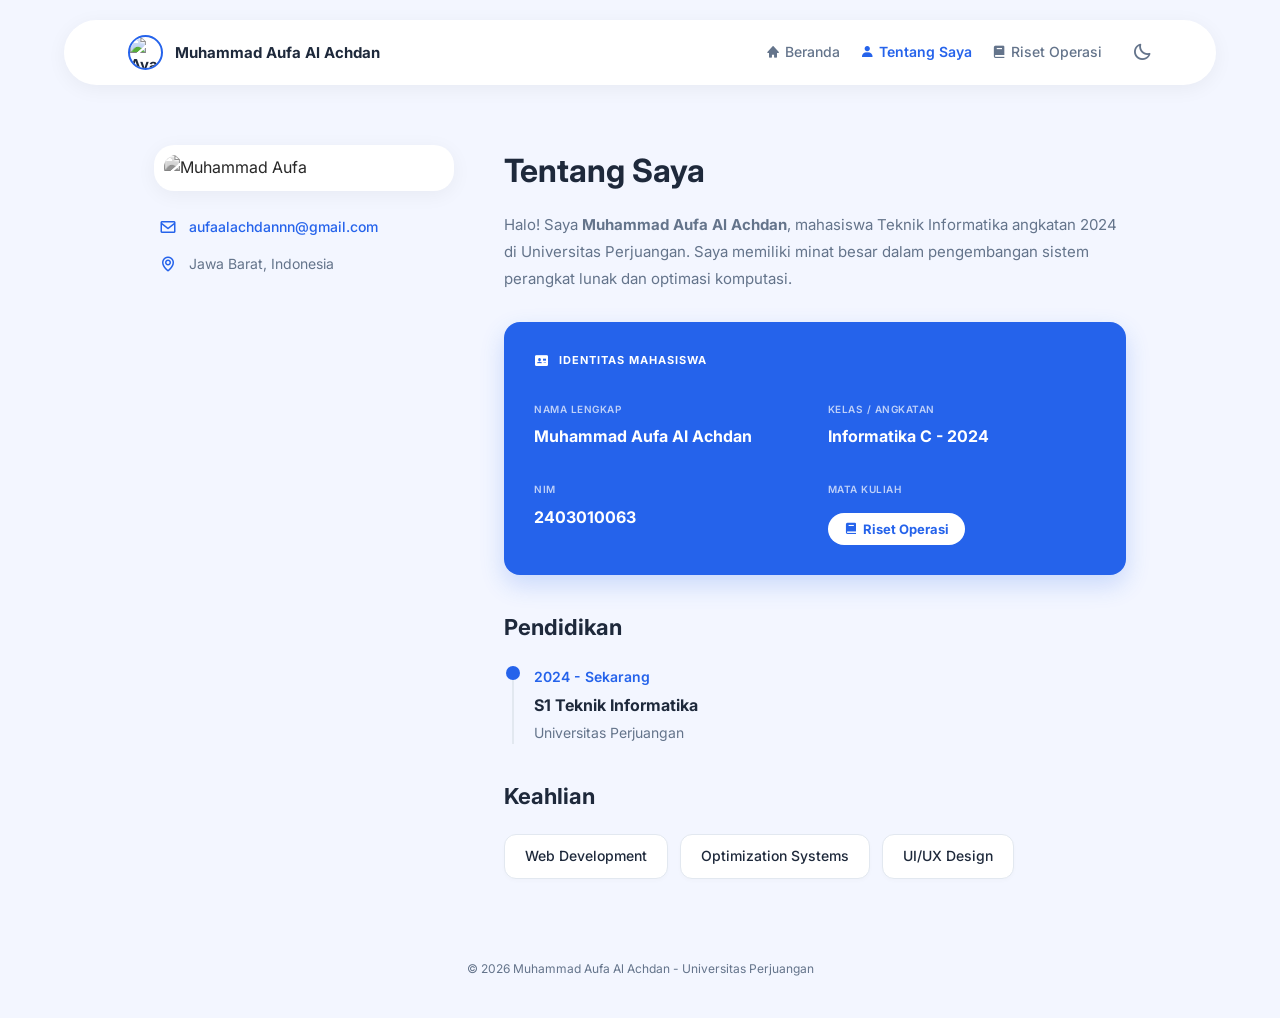
==== profil.html @ 7ba520bd "Add files via upload" ====
<!DOCTYPE html>
<html lang="id">
<head>
    <meta charset="UTF-8">
    <meta name="viewport" content="width=device-width, initial-scale=1.0">
    <title>Profil | Muhammad Aufa Al Achdan</title>
    <link rel="stylesheet" href="style.css">
    <link href="https://fonts.googleapis.com/css2?family=Inter:wght@400;500;600;700;800&display=swap" rel="stylesheet">
    <link href='https://unpkg.com/boxicons@2.1.4/css/boxicons.min.css' rel='stylesheet'>
</head>
<body>
    <nav>
        <div class="nav-brand">
            <img src="myfoto.png" class="nav-avatar" alt="Avatar">
            Muhammad Aufa Al Achdan
        </div>
        <ul class="nav-links">
            <li><a href="index.html"><i class='bx bxs-home'></i> Beranda</a></li>
            <li><a href="profil.html" class="active"><i class='bx bxs-user'></i> Tentang Saya</a></li>
            <li><a href="tugas.html"><i class='bx bxs-book'></i> Riset Operasi</a></li>
            <li><a href="#" id="theme-toggle" style="padding-left: 10px;"><i class='bx bx-moon' id="theme-icon" style="font-size: 20px;"></i></a></li>
        </ul>
    </nav>

    <div class="container">
        <div class="profile-layout">
            <div>
                <div class="profile-image-container">
                    <img src="myfoto.png" class="profile-img-large" alt="Muhammad Aufa">
                </div>
                <div class="contact-info">
                    <div class="contact-item"><i class='bx bx-envelope'></i> <span style="color: var(--primary); font-weight: 500;">aufaalachdannn@gmail.com</span></div>
                    <div class="contact-item"><i class='bx bx-map'></i> <span>Jawa Barat, Indonesia</span></div>
                </div>
            </div>

            <div>
                <h1 style="font-size: 32px; margin-bottom: 15px;">Tentang Saya</h1>
                <p style="color: var(--text-muted); font-size: 15px; line-height: 1.8; margin-bottom: 30px;">
                    Halo! Saya <b>Muhammad Aufa Al Achdan</b>, mahasiswa Teknik Informatika angkatan 2024 di Universitas Perjuangan. Saya memiliki minat besar dalam pengembangan sistem perangkat lunak dan optimasi komputasi.
                </p>

                <div class="id-card-solid">
                    <div style="font-size: 11px; font-weight: 700; margin-bottom: 25px; letter-spacing: 1px; display: flex; align-items: center; gap: 8px;">
                        <i class='bx bxs-id-card' style="font-size: 16px;"></i> IDENTITAS MAHASISWA
                    </div>
                    <div style="display: grid; grid-template-columns: 1fr 1fr; gap: 25px;">
                        <div>
                            <small>NAMA LENGKAP</small><br>
                            <span>Muhammad Aufa Al Achdan</span>
                        </div>
                        <div>
                            <small>KELAS / ANGKATAN</small><br>
                            <span>Informatika C - 2024</span>
                        </div>
                        <div>
                            <small>NIM</small><br>
                            <span>2403010063</span>
                        </div>
                        <div>
                            <small>MATA KULIAH</small><br>
                            <div style="margin-top: 8px;">
                                <span class="badge-matkul">
                                    <i class='bx bxs-book'></i> Riset Operasi
                                </span>
                            </div>
                        </div>
                    </div>
                </div>

                <h3 style="font-size: 22px; font-weight: 700; margin: 35px 0 20px 0;">Pendidikan</h3>
                <div class="timeline-item">
                    <div class="timeline-date">2024 - Sekarang</div>
                    <div class="timeline-title">S1 Teknik Informatika</div>
                    <div class="timeline-subtitle">Universitas Perjuangan</div>
                </div>

                <h3 style="font-size: 22px; font-weight: 700; margin: 35px 0 20px 0;">Keahlian</h3>
                <div class="skills-container">
                    <div class="skill-tag">Web Development</div>
                    <div class="skill-tag">Optimization Systems</div>
                    <div class="skill-tag">UI/UX Design</div>
                </div>
            </div>
        </div>
    </div>

    <footer>&copy; 2026 Muhammad Aufa Al Achdan - Universitas Perjuangan</footer>
    <script src="script.js"></script>
</body>
</html>
---- style.css ----
/* =========================================
   VARIABEL WARNA & PENGATURAN DASAR
========================================= */
:root {
    --primary: #2563eb;
    --bg-body: #f3f6ff;
    --bg-card: #ffffff;
    --text-main: #1e293b;
    --text-muted: #64748b;
    --radius: 16px;
    --shadow: 0 4px 20px rgba(0, 0, 0, 0.05);
}

body.dark-mode {
    --bg-body: #0f172a;
    --bg-card: #1e293b;
    --text-main: #f8fafc;
    --text-muted: #94a3b8;
}

* {
    margin: 0; padding: 0; box-sizing: border-box;
    font-family: 'Inter', sans-serif;
}

body {
    background-color: var(--bg-body);
    color: var(--text-main);
    line-height: 1.6;
    transition: background-color 0.3s, color 0.3s;
    overflow-x: hidden;
}

/* =========================================
   NAVIGASI
========================================= */
nav {
    display: flex; justify-content: space-between; align-items: center;
    padding: 15px 5%; background: var(--bg-card); margin: 20px 5%;
    border-radius: 50px; box-shadow: var(--shadow); position: sticky;
    top: 20px; z-index: 1000; transition: 0.3s;
}

.nav-brand { display: flex; align-items: center; gap: 12px; font-weight: 700; font-size: 15px; }
.nav-avatar { width: 35px; height: 35px; border-radius: 50%; object-fit: cover; border: 2px solid var(--primary); }
.nav-links { display: flex; gap: 20px; list-style: none; align-items: center; }
.nav-links a { text-decoration: none; color: var(--text-muted); font-size: 14px; font-weight: 500; display: flex; align-items: center; gap: 5px; transition: 0.3s; }
.nav-links a:hover, .nav-links a.active { color: var(--primary); font-weight: 600; }

/* =========================================
   KOMPONEN UMUM
========================================= */
.container { padding: 40px 5%; max-width: 1100px; margin: auto; }
.card { background: var(--bg-card); padding: 25px; border-radius: var(--radius); box-shadow: var(--shadow); transition: 0.3s; }
.btn-primary { background: var(--primary); color: white; padding: 12px 25px; border-radius: 10px; text-decoration: none; font-weight: 600; display: inline-flex; align-items: center; justify-content: center; gap: 8px; transition: 0.3s; font-size: 14px;}
.btn-primary:hover { background: #1e40af; transform: translateY(-3px); }
.btn-outline { background: transparent; border: 1px solid #e2e8f0; color: var(--text-main); padding: 10px 20px; border-radius: 8px; font-weight: 500; text-decoration: none; display: inline-flex; justify-content: center; align-items: center; gap: 8px; transition: 0.3s; font-size: 14px; }
.btn-outline:hover { background: var(--bg-body); border-color: var(--primary); }
.btn-disabled { opacity: 0.5; pointer-events: none; }
footer { text-align: center; padding: 40px; color: var(--text-muted); font-size: 12px; }

/* =========================================
   HALAMAN BERANDA
========================================= */
.hero-container { display: grid; grid-template-columns: 1.2fr 1fr; gap: 60px; align-items: center; padding: 40px 0; }
.welcome-badge { background: #dbeafe; color: var(--primary); padding: 6px 16px; border-radius: 20px; font-size: 12px; font-weight: 600; display: inline-block; margin-bottom: 20px; }
.hero-title { font-size: 42px; font-weight: 800; line-height: 1.2; margin-bottom: 25px; }
.hero-title span { color: var(--primary); }
.hero-desc { color: var(--text-muted); font-size: 15px; margin-bottom: 35px; max-width: 90%; }
.btn-group { display: flex; gap: 15px; margin-bottom: 35px; }
.btn-white { background: var(--bg-card); color: var(--text-main); border: 1px solid #e2e8f0; padding: 12px 25px; border-radius: 10px; text-decoration: none; font-weight: 500; display: inline-flex; justify-content: center; align-items: center; transition: 0.3s; }
.btn-white:hover { border-color: var(--primary); color: var(--primary); }

.social-group { display: flex; gap: 15px; }
.social-btn { width: 40px; height: 40px; background: var(--bg-card); border: 1px solid #e2e8f0; border-radius: 50%; display: flex; justify-content: center; align-items: center; color: var(--text-muted); font-size: 18px; text-decoration: none; transition: 0.3s; }
.social-btn:hover { color: var(--primary); border-color: var(--primary); transform: translateY(-3px);}

.hero-image-wrapper { position: relative; }
.main-hero-img { width: 100%; border-radius: 24px; box-shadow: 0 20px 40px rgba(0,0,0,0.08); }
.floating-task-card { position: absolute; bottom: -20px; left: -30px; background: var(--bg-card); padding: 15px 25px; border-radius: 15px; box-shadow: 0 10px 30px rgba(0,0,0,0.08); display: flex; align-items: center; gap: 15px; text-decoration: none; animation: float 4s ease-in-out infinite; transition: 0.3s; z-index: 10; }
.floating-task-card:hover { transform: scale(1.05); box-shadow: 0 15px 40px rgba(37, 99, 235, 0.15); }
@keyframes float { 0% { transform: translateY(0px); } 50% { transform: translateY(-12px); } 100% { transform: translateY(0px); } }
.icon-green { background: #dcfce7; color: #166534; width: 40px; height: 40px; border-radius: 10px; display: flex; justify-content: center; align-items: center; font-size: 20px; }

.info-academic { margin-top: 80px; text-align: center; }
.info-academic h3 { margin-bottom: 10px; font-size: 26px; color: var(--text-main); }
.info-desc { color: var(--text-muted); font-size: 15px; max-width: 600px; margin: 0 auto 40px auto; line-height: 1.6; }
.info-grid { display: grid; grid-template-columns: repeat(3, 1fr); gap: 20px; }
.info-card { display: flex; flex-direction: column; justify-content: center; align-items: center; padding: 35px 20px; text-align: center; }
.info-card small { color: var(--primary); font-weight: 500; font-size: 13px; margin-bottom: 12px; text-transform: uppercase; }
.info-card .info-main { font-weight: 700; font-size: 18px; color: var(--text-main); margin-bottom: 5px; }

.focus-section { margin-top: 60px; background: var(--bg-card); padding: 40px; border-radius: var(--radius); box-shadow: var(--shadow); display: flex; align-items: center; justify-content: space-between; position: relative; overflow: hidden; }
.focus-content { position: relative; z-index: 2; }
.focus-icon-bg { position: absolute; right: -20px; bottom: -40px; font-size: 200px; color: var(--primary); opacity: 0.05; z-index: 1; }
.tools-section { margin-top: 60px; margin-bottom: 40px; }
.tools-grid { display: flex; justify-content: center; gap: 15px; flex-wrap: wrap; }
.tool-card { background: var(--bg-card); border: 1px solid #e2e8f0; padding: 12px 25px; border-radius: 12px; display: flex; align-items: center; gap: 10px; font-weight: 600; font-size: 14px; box-shadow: 0 4px 6px rgba(0,0,0,0.02); transition: 0.3s; }
.tool-card:hover { transform: translateY(-5px); border-color: var(--primary); }

/* =========================================
   HALAMAN PROFIL
========================================= */
.profile-layout { display: grid; grid-template-columns: 300px 1fr; gap: 50px; align-items: start; }
.profile-image-container { background: var(--bg-card); padding: 10px; border-radius: 20px; box-shadow: var(--shadow); }
.profile-img-large { width: 100%; border-radius: 12px; display: block; filter: grayscale(100%); transition: 0.3s; }
.profile-img-large:hover { filter: grayscale(0%); }

.contact-info { margin-top: 25px; display: flex; flex-direction: column; gap: 15px; padding-left: 5px; }
.contact-item { display: flex; align-items: center; gap: 12px; font-size: 14px; color: var(--text-muted); }
.contact-item i { color: var(--primary); font-size: 18px; }

.id-card-solid { background: #2563eb; color: white; padding: 30px; border-radius: 16px; box-shadow: 0 10px 25px rgba(37, 99, 235, 0.2); }
.id-card-solid small { font-size: 10px; color: rgba(255, 255, 255, 0.7); font-weight: 600; text-transform: uppercase; letter-spacing: 0.5px; }
.id-card-solid span { font-weight: 700; font-size: 16px; color: #ffffff; display: block; margin-top: 4px; }

/* Badge Mata Kuliah (Pill Shape) */
.badge-matkul { 
    background: #ffffff; 
    color: #2563eb !important; 
    padding: 6px 16px; 
    border-radius: 50px; 
    font-size: 13px !important; 
    font-weight: 700 !important; 
    display: inline-flex !important; 
    align-items: center; 
    gap: 6px; 
}

.timeline-item { border-left: 2px solid #e2e8f0; padding-left: 20px; position: relative; margin-left: 8px; margin-bottom: 20px; }
.timeline-item::before { content: ''; position: absolute; left: -8px; top: 0; width: 14px; height: 14px; background: var(--primary); border-radius: 50%; }
.timeline-date { font-size: 14px; color: var(--primary); font-weight: 600; margin-bottom: 5px; }
.timeline-title { font-weight: 700; font-size: 16px; color: var(--text-main); }
.timeline-subtitle { color: var(--text-muted); font-size: 14px; margin-top: 3px; }

.skills-container { display: flex; flex-wrap: wrap; gap: 12px; }
.skill-tag { background: var(--bg-card); border: 1px solid #e2e8f0; padding: 10px 20px; border-radius: 12px; font-size: 14px; font-weight: 500; color: var(--text-main); box-shadow: 0 2px 4px rgba(0,0,0,0.02); }

/* =========================================
   HALAMAN TUGAS (UPDATED SESUAI DESAIN)
========================================= */
.task-card-container { display: flex; flex-direction: column; gap: 25px; }
.breadcrumb { font-size: 13px; color: var(--text-muted); margin-bottom: 25px; }
.breadcrumb span { color: var(--primary); font-weight: 500; }
.breadcrumb-link { color: var(--text-muted); text-decoration: none; transition: 0.3s; }
.breadcrumb-link:hover { color: var(--primary); }

.page-header { display: flex; align-items: center; gap: 15px; margin-bottom: 30px; }
.page-icon { background: #dbeafe; color: var(--primary); padding: 12px; border-radius: 12px; font-size: 28px; }
.instruction-box { background: var(--bg-card); padding: 20px; border-radius: 12px; border: 1px solid #e2e8f0; margin-bottom: 30px; font-size: 14px; color: var(--text-muted); line-height: 1.6;}

.task-card-header { display: flex; align-items: center; gap: 15px; margin-bottom: 20px; }
.status-badge { padding: 6px 14px; border-radius: 20px; font-size: 12px; font-weight: 600; display: inline-flex; align-items: center; gap: 6px; }
.status-selesai { background: #d1fae5; color: #059669; }
.status-proses { background: #fef08a; color: #854d0e; }
.date-info { font-size: 13px; color: var(--text-muted); display: flex; align-items: center; gap: 6px; font-weight: 500;}

.task-content-wrapper { display: flex; justify-content: space-between; align-items: flex-start; }
.task-text-content { flex: 1; padding-right: 40px; }
.task-title { font-size: 20px; font-weight: 700; margin-bottom: 12px; color: var(--text-main); }
.task-desc { color: var(--text-muted); font-size: 15px; line-height: 1.6; margin-bottom: 20px; }

.file-format { background: #f1f5f9; padding: 8px 14px; border-radius: 8px; font-size: 12px; color: var(--text-muted); font-weight: 500; display: inline-flex; align-items: center; gap: 6px; }
.btn-action-group { display: flex; flex-direction: column; gap: 12px; min-width: 170px; }

/* Tombol Khusus Disabled (Tugas Belum Selesai) */
.btn-disabled-blue {
    background: #93c5fd !important; /* Biru pudar */
    color: white !important;
    cursor: not-allowed;
    pointer-events: none;
}
.btn-disabled-outline {
    border-color: #e2e8f0 !important;
    color: #94a3b8 !important;
    cursor: not-allowed;
    pointer-events: none;
}

/* Dark Mode Adjustment for Tasks */
body.dark-mode .status-selesai { background: rgba(5, 150, 105, 0.2); color: #34d399; }
body.dark-mode .status-proses { background: rgba(133, 77, 14, 0.2); color: #fde047; }
body.dark-mode .btn-disabled-blue { background: #334155 !important; color: #64748b !important; }
body.dark-mode .btn-disabled-outline { border-color: #334155 !important; color: #64748b !important; }
/* =========================================
   DARK MODE
========================================= */
body.dark-mode .btn-white, body.dark-mode .social-btn, body.dark-mode .btn-outline, body.dark-mode .tool-card, body.dark-mode .skill-tag, body.dark-mode .instruction-box { border-color: #334155; }
body.dark-mode .timeline-item { border-color: #334155; }
body.dark-mode .file-format { background: #334155; color: #e2e8f0; }
body.dark-mode .focus-icon-bg { opacity: 0.02; }
body.dark-mode .id-card-solid { background: #1d4ed8; }
body.dark-mode .profile-image-container { background: var(--bg-card); border: 1px solid #334155; }

/* =========================================
   RESPONSIVE MOBILE (HP)
========================================= */
@media (max-width: 768px) {
    nav { flex-direction: column; padding: 15px; border-radius: 20px; gap: 15px; margin: 10px 5%; }
    .nav-links { flex-wrap: wrap; justify-content: center; width: 100%; gap: 15px; }
    .hero-container { grid-template-columns: 1fr; gap: 40px; text-align: center; }
    .hero-title { font-size: 32px; }
    .hero-desc { max-width: 100%; }
    .btn-group, .social-group { justify-content: center; flex-wrap: wrap; }
    
    .floating-task-card { left: 50%; transform: translateX(-50%); bottom: -30px; width: 90%; justify-content: center; }
    @keyframes float { 0% { transform: translate(-50%, 0px); } 50% { transform: translate(-50%, -10px); } 100% { transform: translate(-50%, 0px); } }

    .info-grid { grid-template-columns: 1fr; }
    .focus-section { flex-direction: column; text-align: center; padding: 30px 20px; }
    .focus-icon-bg { right: 50%; transform: translateX(50%); font-size: 150px; }
    
    .profile-layout { grid-template-columns: 1fr; gap: 30px; }
    .id-card-solid > div { grid-template-columns: 1fr !important; gap: 15px !important; }

    .task-content-wrapper { flex-direction: column; }
    .task-text-content { padding-right: 0; margin-bottom: 20px; }
    .btn-action-group { width: 100%; flex-direction: row; flex-wrap: wrap; gap: 10px; }
    .btn-action-group a { flex: 1; min-width: 140px; }
}
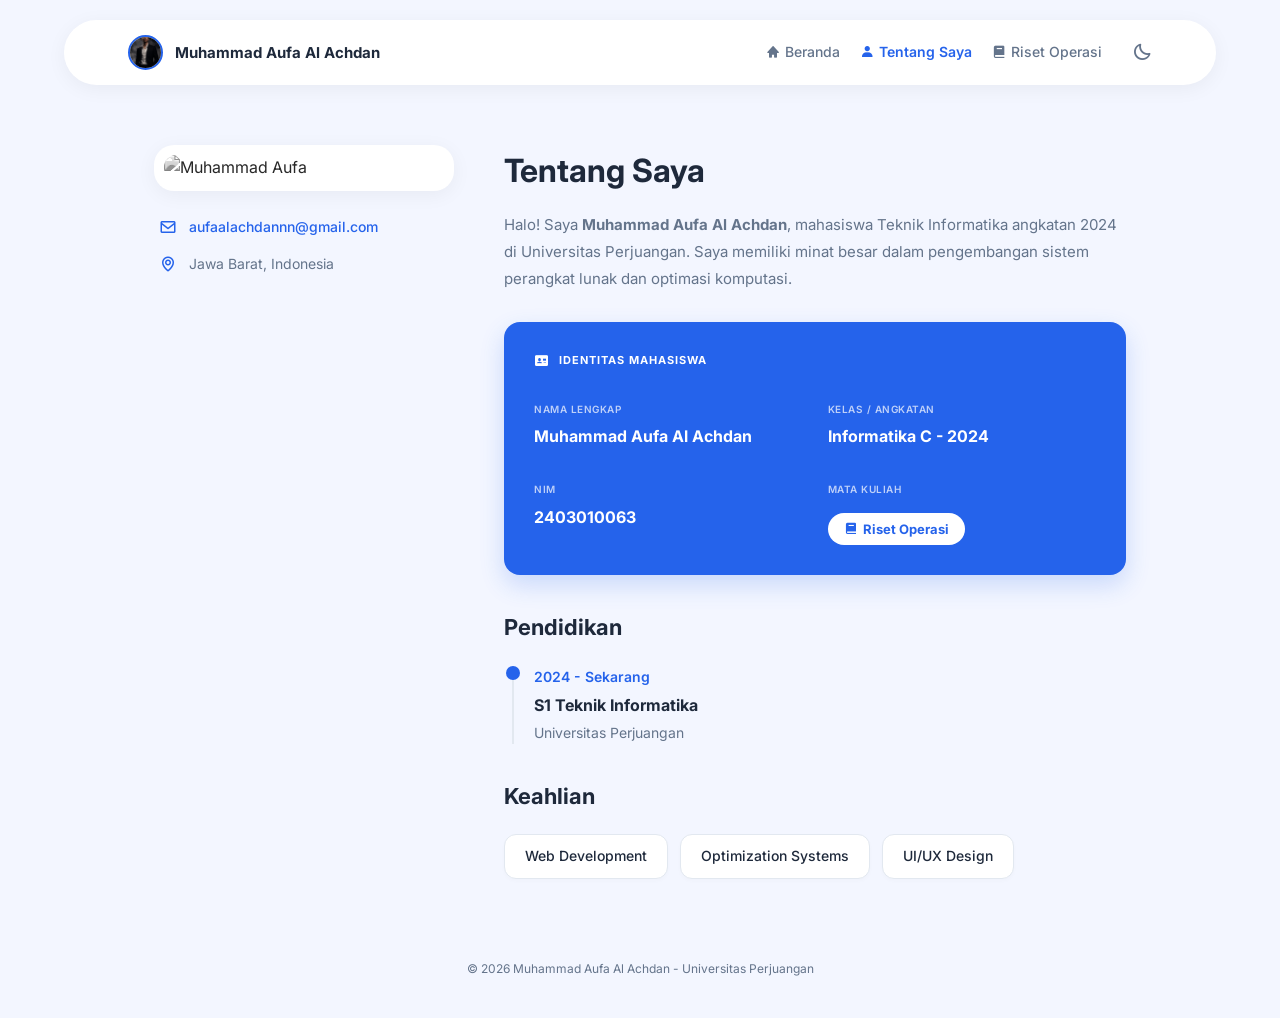
==== commit 49894e92: "Fix HTML encoding issues in profil.html" ====
--- a/profil.html
+++ b/profil.html
@@ -11,7 +11,7 @@
 <body>
     <nav>
         <div class="nav-brand">
-            <img src="myfoto.png" class="nav-avatar" alt="Avatar">
+            <img src="Myfoto.png" class="nav-avatar" alt="Avatar">
             Muhammad Aufa Al Achdan
         </div>
         <ul class="nav-links">
@@ -88,4 +88,4 @@
     <footer>&copy; 2026 Muhammad Aufa Al Achdan - Universitas Perjuangan</footer>
     <script src="script.js"></script>
 </body>
-</html>+</html>
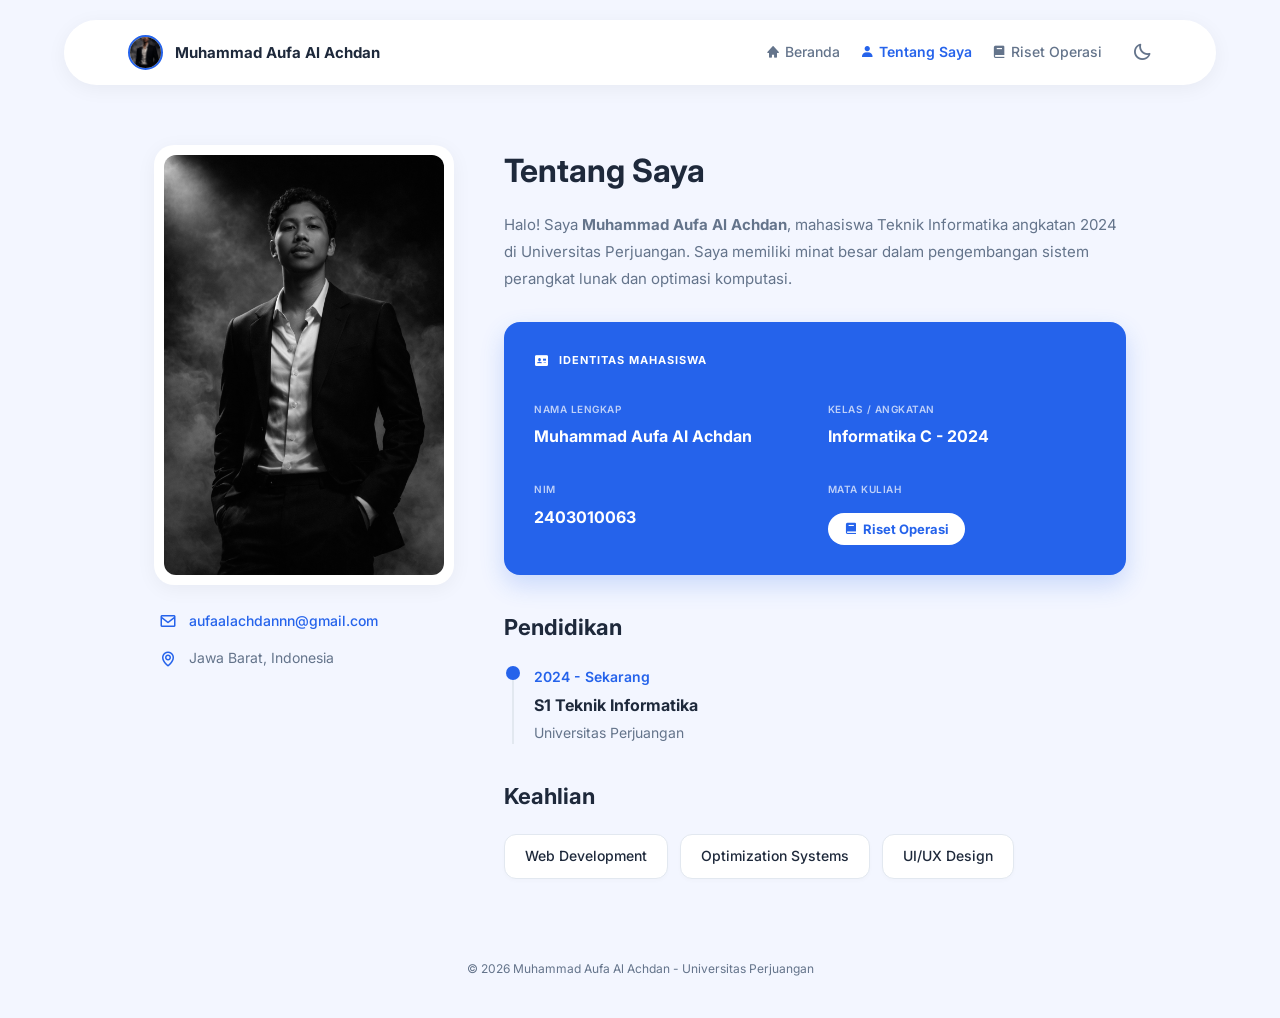
==== commit 4a2957c2: "Update profil.html" ====
--- a/profil.html
+++ b/profil.html
@@ -26,7 +26,7 @@
         <div class="profile-layout">
             <div>
                 <div class="profile-image-container">
-                    <img src="myfoto.png" class="profile-img-large" alt="Muhammad Aufa">
+                    <img src="Myfoto.png" class="profile-img-large" alt="Muhammad Aufa">
                 </div>
                 <div class="contact-info">
                     <div class="contact-item"><i class='bx bx-envelope'></i> <span style="color: var(--primary); font-weight: 500;">aufaalachdannn@gmail.com</span></div>
